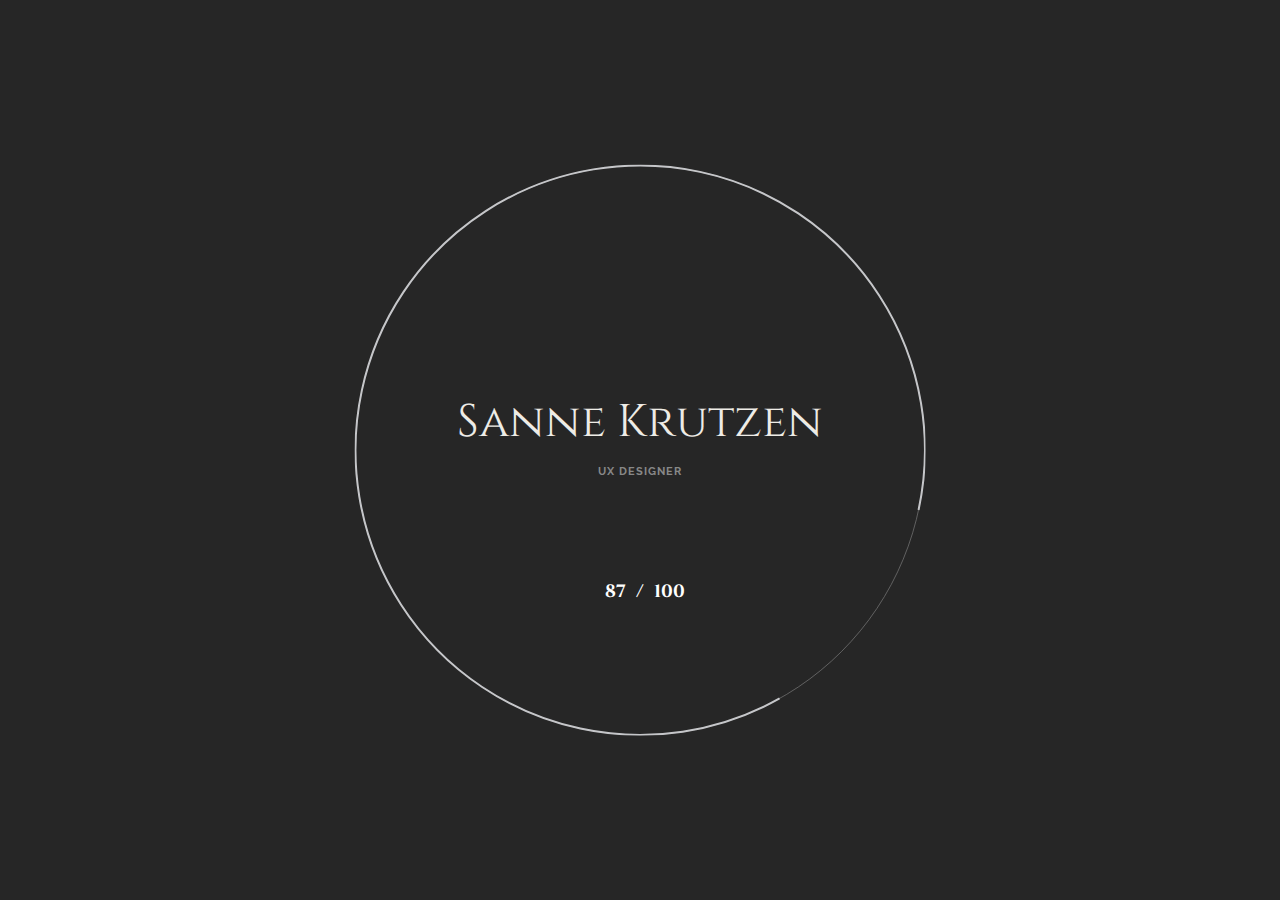
==== over-mij.html @ 6a7662aa "nieuw portfolio" ====
<!DOCTYPE html>
<html lang="en">
  <head>
    <meta charset="utf-8">
    <meta http-equiv="x-ua-compatible" content="ie=edge">
    <title>Over mij - Portfolio Sanne Krutzen UX Design</title>
    <meta name="viewport" content="width=device-width, initial-scale=1, shrink-to-fit=no">
    <meta content="telephone=no" name="format-detection">
    <meta name="HandheldFriendly" content="true">
    <!-- Google Fonts -->
    <style>
      :root{--font-primary:'Raleway',sans-serif;--font-secondary:'Cinzel',serif;--color-dark-1:#111111;--color-dark-2:#262626;--color-dark-3:#333333;--color-dark-4:#555555;--color-light-1:#eeece6;--color-light-2:#f2f1ed;--color-light-3:#f7f6f3;--color-light-4:#f1e9db;--color-gray-1:#888888;--color-gray-2:#cccccc;--xl-max-font-size:188;--xl-min-font-size:54;--xl-line-height:1.1;--xl-color-light:#eeece6;--xl-color-dark:#333333;--h1-max-font-size:104;--h1-min-font-size:35;--h1-line-height:1.13;--h1-color-light:#eeece6;--h1-color-dark:#333333;--h2-max-font-size:65;--h2-min-font-size:31;--h2-line-height:1.31;--h2-color-light:#eeece6;--h2-color-dark:#333333;--h3-max-font-size:42;--h3-min-font-size:24;--h3-line-height:1.29;--h3-color-light:#eeece6;--h3-color-dark:#333333;--h4-max-font-size:26;--h4-min-font-size:22;--h4-line-height:1.62;--h4-color-light:#ffffff;--h4-color-dark:#262626;--h5-max-font-size:18;--h5-min-font-size:18;--h5-line-height:1.6;--h5-color-light:#ffffff;--h5-color-dark:#262626;--h6-max-font-size:14;--h6-min-font-size:14;--h6-line-height:1.6;--h6-color-light:#ffffff;--h6-color-dark:#262626;--blockquote-max-font-size:24;--blockquote-min-font-size:16;--blockquote-line-height:1.6;--blockquote-color-light:#ffffff;--blockquote-color-dark:#262626;--paragraph-max-font-size:18;--paragraph-min-font-size:16;--paragraph-line-height:1.8;--paragraph-color-light:#cccccc;--paragraph-color-dark:#262626;--dropcap-max-font-size:110;--dropcap-min-font-size:60;--dropcap-line-height:0.7;--dropcap-color-light:#ffffff;--dropcap-color-dark:#111111;--distance-min-xsmall:30;--distance-min-small:30;--distance-min-medium:50;--distance-min-large:100;--distance-min-xlarge:160;--distance-max-xsmall:50;--distance-max-small:120;--distance-max-normal:240;--distance-max-large:360;--distance-max-xlarge:400;--gutter-horizontal:120px;--gutter-vertical:80px;--preloader-circle-max-size:960;--preloader-circle-min-size:280}@media screen and (max-width:1400px){:root{--gutter-horizontal:80px;--gutter-vertical:60px}}@media screen and (max-width:1280px){:root{--gutter-horizontal:60px;--gutter-vertical:40px}}@media screen and (max-width:991px){:root{--gutter-horizontal:20px;--gutter-vertical:20px}}html{font-size:18px;-webkit-font-smoothing:antialiased;text-rendering:optimizeLegibility;-webkit-text-rendering:optimizeLegibility;-moz-osx-font-smoothing:grayscale;-webkit-font-kerning:none;font-kerning:none}body{position:relative;width:100%;min-width:320px;font-family:var(--font-primary);font-size:100%;line-height:2;color:var(--paragraph-color-dark);word-wrap:break-word}img{max-width:100%;height:auto}a{text-decoration:none;color:var(--color-gray-1)}.page-wrapper__content{position:relative;overflow:hidden;z-index:50}.arrow{position:relative;display:inline-flex;align-items:center;justify-content:center;vertical-align:middle;outline:0}.arrow .svg-circle{width:60px;height:60px}.arrow .circle{stroke:rgba(128,128,128,.5);stroke-width:1px}.arrow_mini .svg-circle{width:40px;height:40px}.arrow_mini .arrow__pointer{width:50%!important;right:22px}.arrow_mini .arrow__triangle{border-width:4px 0 4px 6px}.arrow_mini .circle{stroke-width:2px}.arrow-left{transform:rotate(180deg)}.arrow__pointer{display:block;position:absolute;width:100%;height:2px;right:30px;top:0;bottom:0;margin:auto;background-color:rgba(128,128,128,.5);transform-origin:right center}.arrow__triangle{display:inline-block;border-style:solid;border-width:6px 0 6px 8px;border-color:transparent transparent transparent rgba(128,128,128,.5);position:absolute;top:50%;left:50%;transform:translate(-50%,-50%)}@media screen and (max-width:991px){.arrow{width:36px;height:36px}.arrow .svg-circle{width:36px;height:36px}.arrow .arrow__pointer{width:50%!important;right:20px}.arrow .arrow__triangle{top:50%;border-width:4px 0 4px 6px}.arrow .circle{stroke-width:2px}}.bg-dark-2{background-color:var(--color-dark-2)!important}.bg-light-1{background-color:var(--color-light-1)!important}.container-fluid{padding-left:var(--gutter-horizontal);padding-right:var(--gutter-horizontal)}.container-fluid_paddings{padding-top:var(--gutter-horizontal);padding-bottom:var(--gutter-horizontal)}.js-circle-button[data-arts-os-animation]{visibility:visible!important}.circle-button{position:relative;display:inline-flex;vertical-align:bottom;align-items:center;justify-content:center;width:calc(1 * (100 * 1px));height:calc(1 * (100 * 1px))}@media screen and (min-width:320px){.circle-button{width:calc(1 * (100 * 1px + (160 - 100) * ((100vw - 320px)/ 2240)))}}@media screen and (min-width:320px){.circle-button{height:calc(1 * (100 * 1px + (160 - 100) * ((100vw - 320px)/ 2240)))}}.circle-button__outer{width:100%;height:100%}.circle-button__wrapper-label{width:100%;height:100%}.circle-button__inner{display:flex;align-items:center;justify-content:center;position:absolute;top:0;left:0;right:0;bottom:0}.circle-button__inner .svg-circle{width:calc(1 * (60 * 1px));height:calc(1 * (60 * 1px));border:1px solid rgba(104,104,104,.5);border-radius:100%}@media screen and (min-width:320px){.circle-button__inner .svg-circle{width:calc(1 * (60 * 1px + (100 - 60) * ((100vw - 320px)/ 2240)))}}@media screen and (min-width:320px){.circle-button__inner .svg-circle{height:calc(1 * (60 * 1px + (100 - 60) * ((100vw - 320px)/ 2240)))}}.circle-button__inner .circle{stroke-width:4px}.circle-button__icon{position:absolute;top:50%;left:50%;transform:translate(-50%,-50%);z-index:0}.circle-button__icon svg{height:35px}@media screen and (max-width:991px){.circle-button__label{font-size:10px!important;letter-spacing:.3px!important}.circle-button__icon svg{height:27px}}.cursor{position:fixed;transform:translate(-50%,-50%);z-index:10000;display:none;color:var(--color-gray-1)}.cursor__follower{position:relative;width:50px;height:50px;border-radius:100%}.cursor__follower svg{position:absolute;top:0;left:0;width:100%;height:100%}.cursor__follower svg #inner,.cursor__follower svg #outer{fill:none;stroke-linecap:butt}.cursor__follower svg #inner{stroke-width:1px;stroke:var(--color-gray-1);opacity:.7}.cursor__follower svg #outer{stroke-width:2px;stroke:#c5c6c9}.cursor__wrapper{position:relative;width:100%;height:100%}.cursor__arrow{position:absolute;margin:auto;font-size:24px!important;width:24px;height:24px;opacity:0;visibility:hidden}.cursor__arrow_left{top:0;bottom:0;left:0}.cursor__arrow_right{top:0;bottom:0;right:0}.cursor__arrow_up{top:0;left:0;right:0}.cursor__arrow_down{bottom:0;left:0;right:0}.cursor__label{display:block;text-align:center;position:absolute;top:0;left:0;right:0;bottom:0;height:10px;margin:auto;font-size:11px;line-height:1.2;font-weight:700;letter-spacing:.7px;text-transform:uppercase;opacity:0;visibility:hidden;white-space:nowrap}.cursor__icon{display:block;text-align:center;position:absolute;top:0;left:0;right:0;bottom:0;opacity:0;visibility:hidden;margin:auto;font-size:28px!important;width:28px;height:28px}.figure-info__option{margin-top:.5em;margin-bottom:.5em;color:var(--color-gray-1)}.figure-info__value{margin-top:0;margin-bottom:0}.header{padding-top:var(--gutter-vertical)}.header_fixed{position:fixed;top:0;left:0;width:100%;z-index:500}.header__container{position:relative;z-index:501}.header__col{opacity:0;visibility:hidden}.header__burger{display:inline-block;position:relative;width:40px;height:38px;vertical-align:middle;z-index:500}.header__burger-line{position:absolute;width:100%;height:2px;background-color:var(--color-dark-2)}.header__burger-line:nth-of-type(1){top:9px;left:0;transform-origin:right center;transform:scaleX(.75)}.header__burger-line:nth-of-type(2){top:0;left:0;bottom:0;margin:auto;transform-origin:left center}.header__burger-line:nth-of-type(3){bottom:9px;left:0;transform-origin:right center;transform:scaleX(.75)}.header__wrapper-menu{position:relative;width:100%;max-width:50%;margin:auto 0}.header__wrapper-overlay-menu{display:flex;flex-wrap:wrap;position:fixed;top:0;left:0;width:100vw;height:100vh;z-index:500;background:0 0!important;background-color:none!important;overflow-x:hidden;overflow-y:auto;-webkit-overflow-scrolling:touch;opacity:0;visibility:hidden}.header__overlay-menu-back{display:inline-block;position:absolute;top:0;bottom:0;margin:auto 0;left:-2px;opacity:0;visibility:hidden}.header__wrapper-overlay-widgets{margin-top:auto;width:100%;max-width:50%}.header__widget-content{font-size:14px}.header__widget-content p{font-size:14px;line-height:2;margin-top:0;margin-bottom:0}@media screen and (max-width:991px){.header__wrapper-overlay-menu{text-align:center}.header__wrapper-menu{max-width:100%;margin-top:calc(var(--gutter-horizontal) * 2);margin-bottom:calc(var(--gutter-horizontal) * 2)}.header__wrapper-overlay-widgets{max-width:100%;margin-top:0;margin-bottom:calc(var(--gutter-horizontal) * 2)}.header__widget{margin-bottom:1em}.header__widget:last-child{margin-bottom:2em}.header__burger{width:30px;height:35px}.header__overlay-menu-back{top:2px}}[data-arts-header-logo=secondary] .logo__img-primary{opacity:0;visibility:hidden}[data-arts-header-logo=secondary] .logo__img-secondary{opacity:1;visibility:visible}.js-header-sticky{box-shadow:0 0 30px 0 rgba(24,24,24,0);will-change:padding,box-shadow,background-color}.lazy-bg{width:100%;height:100%;background-size:cover;background-position:center center;background-repeat:no-repeat;background-color:rgba(136,136,136,.1)}.logo{position:relative;display:inline-flex;align-items:center;vertical-align:middle}.logo__wrapper-img{position:relative;align-items:center;flex:1 0 auto;height:100%;margin-right:15px}.logo__wrapper-img img{display:block}.logo__img-secondary{position:absolute;top:0;left:0;opacity:0;visibility:hidden}.menu-overlay{list-style-type:none;padding:0;margin:0}.menu-overlay>li{display:block;margin-top:.5em;margin-bottom:.5em}.menu-overlay>li>a{display:inline-block}.menu-overlay__item-wrapper{width:100%;height:100%}.menu-overlay .sub-menu{display:inline-flex;flex-direction:column;justify-content:flex-start;position:absolute;bottom:0;left:0;height:100%;width:100%;list-style-type:none;padding:0;margin:0;z-index:-1;opacity:0;visibility:hidden}.menu-overlay .sub-menu>li{display:block}.menu-overlay .sub-menu>li>a{display:inline-block;padding:8px 0}.overlay{position:absolute;top:0;left:0;width:100%;height:100%;z-index:-1;-webkit-backface-visibility:hidden;backface-visibility:hidden}.overlay_dark{background-color:rgba(0,0,0,.6)}.overlay_deither:before{content:'';position:absolute;top:0;left:0;bottom:0;right:0;opacity:.2;background:url([data-uri]) repeat}[data-arts-parallax]{position:relative;overflow:hidden}[data-arts-parallax]>div{display:block;position:absolute;top:0;left:0;width:100%;height:100%}.preloader{display:flex;align-items:center;justify-content:center;position:fixed;top:0;left:0;width:100vw;height:100vh;z-index:99;background-color:#fff;overflow:hidden}.preloader__circle{position:fixed;top:50%;left:50%;right:0;transform:translate(-50%,-50%);width:calc(1 * (var(--preloader-circle-min-size) * 1px));height:calc(1 * (var(--preloader-circle-min-size) * 1px));max-width:calc(100vh - var(--gutter-vertical) * 3);max-height:calc(100vh - var(--gutter-vertical) * 3);border-radius:100%;z-index:1}@media screen and (min-width:320px){.preloader__circle{width:calc(1 * (var(--preloader-circle-min-size) * 1px + (var(--preloader-circle-max-size) - var(--preloader-circle-min-size)) * ((100vw - 320px)/ 2240)))}}@media screen and (min-width:320px){.preloader__circle{height:calc(1 * (var(--preloader-circle-min-size) * 1px + (var(--preloader-circle-max-size) - var(--preloader-circle-min-size)) * ((100vw - 320px)/ 2240)))}}.preloader__content{position:relative;display:flex;align-items:center;justify-content:center;flex-wrap:wrap;padding:30px;width:calc(1 * (var(--preloader-circle-min-size) * 1px));height:calc(1 * (var(--preloader-circle-min-size) * 1px));max-height:calc(100vh - var(--gutter-vertical) * 3)}@media screen and (min-width:320px){.preloader__content{width:calc(1 * (var(--preloader-circle-min-size) * 1px + (var(--preloader-circle-max-size) - var(--preloader-circle-min-size)) * ((100vw - 320px)/ 2240)))}}@media screen and (min-width:320px){.preloader__content{height:calc(1 * (var(--preloader-circle-min-size) * 1px + (var(--preloader-circle-max-size) - var(--preloader-circle-min-size)) * ((100vw - 320px)/ 2240)))}}.preloader__header{width:100%}.preloader__counter{white-space:nowrap}.preloader__counter-number{display:inline-block;width:40px}.preloader__counter-current{text-align:right}.preloader__counter-total{text-align:left}[data-arts-os-animation]:not([data-arts-os-animation=animated]){opacity:0;visibility:hidden}.pswp__button{outline:0}.pswp__button--arrow--left,.pswp__button--arrow--right{width:auto;height:auto;opacity:1}.pswp__button--arrow--left:before,.pswp__button--arrow--right:before{display:none}.pswp__button--arrow--left{left:30px}.pswp__button--arrow--right{right:30px}.pswp__top-bar{padding:15px 15px 0}.pswp__counter{left:25px;top:15px}@media screen and (max-width:991px){.pswp__counter{top:0;left:10px}.pswp__top-bar{padding:0}.pswp__button--arrow--left{left:10px}.pswp__button--arrow--right{right:10px}}.section{position:relative}.section-fullheight{display:flex}.section-fullheight__inner{position:relative;display:flex;flex-direction:column;justify-content:center;width:100%;min-height:100vh}.section__headline{display:block;width:calc(1 * (60 * 1px));height:1px;background-color:var(--color-gray-1)}@media screen and (min-width:320px){.section__headline{width:calc(1 * (60 * 1px + (120 - 60) * ((100vw - 320px)/ 2240)))}}@media screen and (max-width:991px){.section-fullheight__inner_mobile-auto{min-height:0;height:100%;display:block}}.section-image{display:flex;flex-direction:column}.section-image__wrapper{position:relative;width:100%;height:100%}.section-masthead__inner{position:relative;overflow:hidden;z-index:50}.section-masthead__background_halfscreen{position:absolute;top:0;left:0;right:0;bottom:0;overflow:hidden}.section-masthead__wrapper-scroll-down{display:inline-block;position:absolute;bottom:2px;z-index:50}.section-masthead__wrapper-scroll-down_right{right:calc(var(--gutter-horizontal) - 20px)}.section-masthead__overlay{z-index:1;transform:scale(1.02)}.section-masthead__header{z-index:50}.section-masthead__header_absolute{position:absolute;top:50%;left:0;right:0;transform:translateY(-50%);z-index:50}@media screen and (max-width:991px){.section-masthead__wrapper-scroll-down{bottom:10px}.section-masthead__background_halfscreen{position:relative;top:auto;left:auto;right:auto;bottom:auto;height:100vh;transform:none}}.spinner{position:fixed;left:var(--gutter-horizontal);bottom:calc(var(--fix-bar-vh,30px) + 15px);width:30px;height:30px;z-index:10000;-webkit-animation:rotator 1.2s ease-in-out infinite;animation:rotator 1.2s ease-in-out infinite;opacity:0;visibility:hidden}@-webkit-keyframes rotator{0%{transform:rotate(0)}100%{transform:rotate(270deg)}}@keyframes rotator{0%{transform:rotate(0)}100%{transform:rotate(270deg)}}.spinner__path{stroke:var(--color-gray-1);stroke-dasharray:202;stroke-dashoffset:0;transform-origin:center;-webkit-animation:dash 1.2s ease-in-out infinite;animation:dash 1.2s ease-in-out infinite}@-webkit-keyframes dash{0%{stroke-dashoffset:202;transform:rotate(0)}50%{stroke-dashoffset:50.5;transform:rotate(135deg)}100%{stroke-dashoffset:202;transform:rotate(450deg)}}@keyframes dash{0%{stroke-dashoffset:202;transform:rotate(0)}50%{stroke-dashoffset:50.5;transform:rotate(135deg)}100%{stroke-dashoffset:202;transform:rotate(450deg)}}[data-arts-theme-text=light]{color:#fff}[data-arts-theme-text=light] .h1,[data-arts-theme-text=light] h1{color:var(--h1-color-light)}[data-arts-theme-text=light] .h2{color:var(--h2-color-light)}[data-arts-theme-text=light] .h5{color:var(--h5-color-light)}[data-arts-theme-text=light] .circle-button__inner .svg-circle{border:1px solid rgba(255,255,255,.3)}[data-arts-theme-text=light] .circle-button__inner .circle-button__icon{fill:#fff}.h1,.h2,.h3,.h5,h1{font-family:var(--font-secondary)}h1{margin-top:.5em;margin-bottom:.5em}.h1,h1{font-size:calc(var(--h1-min-font-size) * 1px);font-weight:400;line-height:var(--h1-line-height);color:var(--h1-color-dark)}@media screen and (min-width:320px){.h1,h1{font-size:calc(var(--h1-min-font-size) * 1px + (var(--h1-max-font-size) - var(--h1-min-font-size)) * ((100vw - 320px)/ 2240))}}.h2{font-size:calc(var(--h2-min-font-size) * 1px);font-weight:400;line-height:var(--h2-line-height);color:var(--h2-color-dark)}@media screen and (min-width:320px){.h2{font-size:calc(var(--h2-min-font-size) * 1px + (var(--h2-max-font-size) - var(--h2-min-font-size)) * ((100vw - 320px)/ 2240))}}.h3{font-size:calc(var(--h3-min-font-size) * 1px);font-weight:400;line-height:var(--h3-line-height);color:var(--h3-color-dark)}@media screen and (min-width:320px){.h3{font-size:calc(var(--h3-min-font-size) * 1px + (var(--h3-max-font-size) - var(--h3-min-font-size)) * ((100vw - 320px)/ 2240))}}.h5{font-size:calc(var(--h5-min-font-size) * 1px);font-weight:700;line-height:var(--h5-line-height);color:var(--h5-color-dark)}@media screen and (min-width:320px){.h5{font-size:calc(var(--h5-min-font-size) * 1px + (var(--h5-max-font-size) - var(--h5-min-font-size)) * ((100vw - 320px)/ 2240))}}p{margin-top:1em;margin-bottom:1em;font-size:calc(var(--paragraph-min-font-size) * 1px);line-height:var(--paragraph-line-height);color:var(--paragraph-color-dark)}@media screen and (min-width:320px){p{font-size:calc(var(--paragraph-min-font-size) * 1px + (var(--paragraph-max-font-size) - var(--paragraph-min-font-size)) * ((100vw - 320px)/ 2240))}}.paragraph{font-size:calc(var(--paragraph-min-font-size) * 1px);line-height:var(--paragraph-line-height);color:var(--paragraph-color-dark)}@media screen and (min-width:320px){.paragraph{font-size:calc(var(--paragraph-min-font-size) * 1px + (var(--paragraph-max-font-size) - var(--paragraph-min-font-size)) * ((100vw - 320px)/ 2240))}}.small-caps{font-size:calc(10 * 1px);font-weight:700;letter-spacing:1px;line-height:1.3;text-transform:uppercase;color:var(--color-gray-1)}@media screen and (min-width:320px){.small-caps{font-size:calc(10 * 1px + (13 - 10) * ((100vw - 320px)/ 2240))}}.mt-xsmall{margin-top:calc(1 * (var(--distance-min-xsmall) * 1px))}@media screen and (min-width:320px){.mt-xsmall{margin-top:calc(1 * (var(--distance-min-xsmall) * 1px + (var(--distance-max-xsmall) - var(--distance-min-xsmall)) * ((100vw - 320px)/ 2240)))}}.pt-small{padding-top:calc(1 * (var(--distance-min-small) * 1px))}@media screen and (min-width:320px){.pt-small{padding-top:calc(1 * (var(--distance-min-small) * 1px + (var(--distance-max-small) - var(--distance-min-small)) * ((100vw - 320px)/ 2240)))}}.pb-medium{padding-bottom:calc(1 * (var(--distance-min-medium) * 1px))}@media screen and (min-width:320px){.pb-medium{padding-bottom:calc(1 * (var(--distance-min-medium) * 1px + (var(--distance-max-normal) - var(--distance-min-medium)) * ((100vw - 320px)/ 2240)))}}.mt-0{margin-top:0}.mb-0{margin-bottom:0}.mt-1{margin-top:1em}.mb-1{margin-bottom:1em}.mt-2{margin-top:2em}@media screen and (min-width:992px){.mb-md-2{margin-bottom:2em}}.ml-auto{margin-left:auto!important}.mt-auto{margin-top:auto!important}@media screen and (min-width:992px){.pt-md-0{padding-top:0!important}}@media screen and (min-width:992px){.pb-md-2{padding-bottom:2em!important}}.no-gutters{padding-left:0;padding-right:0}.w-100{width:100%!important}.h-100{height:100%!important}#js-webgl{display:none}@-ms-viewport{width:device-width}html{box-sizing:border-box;-ms-overflow-style:scrollbar}*,::after,::before{box-sizing:inherit}.container-fluid{width:100%;padding-right:20px;padding-left:20px;margin-right:auto;margin-left:auto}.row{display:-ms-flexbox;display:flex;-ms-flex-wrap:wrap;flex-wrap:wrap;margin-right:-20px;margin-left:-20px}.no-gutters{margin-right:0;margin-left:0}.no-gutters>[class*=col-]{padding-right:0;padding-left:0}.col-auto,.col-lg-12,.col-lg-4,.col-lg-6,.col-sm-6{position:relative;width:100%;min-height:1px;padding-right:20px;padding-left:20px}.col-auto{-ms-flex:0 0 auto;flex:0 0 auto;width:auto;max-width:none}@media (min-width:576px){.col-sm-6{-ms-flex:0 0 50%;flex:0 0 50%;max-width:50%}}@media (min-width:992px){.col-lg-4{-ms-flex:0 0 33.333333%;flex:0 0 33.333333%;max-width:33.333333%}.col-lg-6{-ms-flex:0 0 50%;flex:0 0 50%;max-width:50%}.col-lg-12{-ms-flex:0 0 100%;flex:0 0 100%;max-width:100%}}@media (min-width:992px){.d-lg-none{display:none!important}}.justify-content-between{-ms-flex-pack:justify!important;justify-content:space-between!important}.align-items-center{-ms-flex-align:center!important;align-items:center!important}.align-self-end{-ms-flex-item-align:end!important;align-self:flex-end!important}.align-self-stretch{-ms-flex-item-align:stretch!important;align-self:stretch!important}.text-right{text-align:right!important}.text-center{text-align:center!important}*,::after,::before{box-sizing:border-box}html{font-family:sans-serif;line-height:1.15;-webkit-text-size-adjust:100%;-ms-text-size-adjust:100%;-ms-overflow-style:scrollbar}@-ms-viewport{width:device-width}header,main,section{display:block}body{margin:0;font-family:-apple-system,BlinkMacSystemFont,"Segoe UI",Roboto,"Helvetica Neue",Arial,sans-serif,"Apple Color Emoji","Segoe UI Emoji","Segoe UI Symbol","Noto Color Emoji";font-size:1rem;font-weight:400;line-height:1.5;color:#212529;text-align:left;background-color:#fff}h1{margin-top:0;margin-bottom:.5rem}p{margin-top:0;margin-bottom:1rem}ul{margin-top:0;margin-bottom:1rem}ul ul{margin-bottom:0}a{color:#007bff;text-decoration:none;background-color:transparent;-webkit-text-decoration-skip:objects}img{vertical-align:middle;border-style:none}svg{overflow:hidden;vertical-align:middle}button{border-radius:0}button{margin:0;font-family:inherit;font-size:inherit;line-height:inherit}button{overflow:visible}button{text-transform:none}button{-webkit-appearance:button}button::-moz-focus-inner{padding:0;border-style:none}::-webkit-file-upload-button{font:inherit;-webkit-appearance:button}.pswp__button{width:44px;height:44px;position:relative;background:0 0;overflow:visible;-webkit-appearance:none;display:block;border:0;padding:0;margin:0;float:right;opacity:.75;-webkit-box-shadow:none;box-shadow:none}.pswp__button::-moz-focus-inner{padding:0;border:0}.pswp__button,.pswp__button--arrow--left:before,.pswp__button--arrow--right:before{background:url(img/general/default-skin.png) 0 0 no-repeat;background-size:264px 88px;width:44px;height:44px}.pswp__button--close{background-position:0 -44px}.pswp__button--fs{display:none}.pswp__button--arrow--left,.pswp__button--arrow--right{background:0 0;top:50%;margin-top:-50px;width:70px;height:100px;position:absolute}.pswp__button--arrow--left{left:0}.pswp__button--arrow--right{right:0}.pswp__button--arrow--left:before,.pswp__button--arrow--right:before{content:'';top:35px;background-color:rgba(0,0,0,.3);height:30px;width:32px;position:absolute}.pswp__button--arrow--left:before{left:6px;background-position:-138px -44px}.pswp__button--arrow--right:before{right:6px;background-position:-94px -44px}.pswp__counter{position:absolute;left:0;top:0;height:44px;font-size:13px;line-height:44px;color:#fff;opacity:.75;padding:0 10px}.pswp__caption{position:absolute;left:0;bottom:0;width:100%;min-height:44px}.pswp__caption__center{text-align:left;max-width:420px;margin:0 auto;font-size:13px;padding:10px;line-height:20px;color:#ccc}.pswp__preloader{width:44px;height:44px;position:absolute;top:0;left:50%;margin-left:-22px;opacity:0;will-change:opacity;direction:ltr}.pswp__preloader__icn{width:20px;height:20px;margin:12px}@media screen and (max-width:1024px){.pswp__preloader{position:relative;left:auto;top:auto;margin:0;float:right}}.pswp__ui{-webkit-font-smoothing:auto;visibility:visible;opacity:1;z-index:1550}.pswp__top-bar{position:absolute;left:0;top:0;height:44px;width:100%}.pswp__caption,.pswp__top-bar{-webkit-backface-visibility:hidden;will-change:opacity}.pswp__caption,.pswp__top-bar{background-color:rgba(0,0,0,.5)}.pswp__ui--hidden .pswp__button--arrow--left,.pswp__ui--hidden .pswp__button--arrow--right,.pswp__ui--hidden .pswp__caption,.pswp__ui--hidden .pswp__top-bar{opacity:.001}.pswp{display:none;position:absolute;width:100%;height:100%;left:0;top:0;overflow:hidden;-ms-touch-action:none;touch-action:none;z-index:1500;-webkit-text-size-adjust:100%;-webkit-backface-visibility:hidden;outline:0}.pswp *{-webkit-box-sizing:border-box;box-sizing:border-box}.pswp__bg{position:absolute;left:0;top:0;width:100%;height:100%;background:#000;opacity:0;-webkit-transform:translateZ(0);transform:translateZ(0);-webkit-backface-visibility:hidden;will-change:opacity}.pswp__scroll-wrap{position:absolute;left:0;top:0;width:100%;height:100%;overflow:hidden}.pswp__container{-ms-touch-action:none;touch-action:none;position:absolute;left:0;right:0;top:0;bottom:0}.pswp__container,.pswp__img{-webkit-touch-callout:none}.pswp__bg{will-change:opacity}.pswp__container{-webkit-backface-visibility:hidden}.pswp__item{position:absolute;left:0;right:0;top:0;bottom:0;overflow:hidden}.pswp__img{position:absolute;width:auto;height:auto;top:0;left:0}.pswp__img--placeholder{-webkit-backface-visibility:hidden}:root{--swiper-theme-color:#007aff}:root{--swiper-navigation-size:44px}
    </style>
    <link rel="preload" type="text/css" href="https://fonts.googleapis.com/css?family=Cinzel:400,700%7CRaleway:500,500i,600,700%7CMaterial+Icons&amp;display=swap" as="style" onload="this.onload=null;this.rel='stylesheet'">
    <noscript><link rel="stylesheet" type="text/css" href="https://fonts.googleapis.com/css?family=Cinzel:400,700%7CRaleway:500,500i,600,700%7CMaterial+Icons&amp;display=swap"></noscript>
    <!-- Template Vendor's Stylesheet -->
    <link rel="preload" type="text/css" href="css/vendor.css" as="style" onload="this.onload=null;this.rel='stylesheet'">
    <noscript><link rel="stylesheet" type="text/css" href="css/vendor.css"></noscript>
    <!-- Template Main Stylesheet -->
    <link rel="preload" type="text/css" href="css/main.css" as="style" onload="this.onload=null;this.rel='stylesheet'">
    <noscript><link rel="stylesheet" type="text/css" href="css/main.css"></noscript>
    <script>!function(n){"use strict";n.loadCSS||(n.loadCSS=function(){});var o=loadCSS.relpreload={};if(o.support=function(){var e;try{e=n.document.createElement("link").relList.supports("preload")}catch(t){e=!1}return function(){return e}}(),o.bindMediaToggle=function(t){var e=t.media||"all";function a(){t.addEventListener?t.removeEventListener("load",a):t.attachEvent&&t.detachEvent("onload",a),t.setAttribute("onload",null),t.media=e}t.addEventListener?t.addEventListener("load",a):t.attachEvent&&t.attachEvent("onload",a),setTimeout(function(){t.rel="stylesheet",t.media="only x"}),setTimeout(a,3e3)},o.poly=function(){if(!o.support())for(var t=n.document.getElementsByTagName("link"),e=0;e<t.length;e++){var a=t[e];"preload"!==a.rel||"style"!==a.getAttribute("as")||a.getAttribute("data-loadcss")||(a.setAttribute("data-loadcss",!0),o.bindMediaToggle(a))}},!o.support()){o.poly();var t=n.setInterval(o.poly,500);n.addEventListener?n.addEventListener("load",function(){o.poly(),n.clearInterval(t)}):n.attachEvent&&n.attachEvent("onload",function(){o.poly(),n.clearInterval(t)})}"undefined"!=typeof exports?exports.loadCSS=loadCSS:n.loadCSS=loadCSS}("undefined"!=typeof global?global:this);</script>
    <!-- Favicons & App Icons -->
    <link rel="icon" type="image/png" sizes="32x32" href="img/content/favicon-32x32.png">
    <link rel="icon" type="image/png" sizes="96x96" href="img/content/favicon-96x96.png">
    <link rel="icon" type="image/png" sizes="16x16" href="img/content/favicon-16x16.png">
    <link rel="manifest" href="img/content/manifest.json">
    <meta name="msapplication-TileColor" content="#ffffff">
    <meta name="msapplication-TileImage" content="img/content/ms-icon-144x144.png">
    <meta name="theme-color" content="#ffffff">
    <link rel="icon" type="image/x-icon" href="img/content/favicon.ico">
  </head>
  <body>
    <div data-barba="wrapper">
      <!-- PAGE PRELOADER -->
      <div class="preloader text-center bg-dark-2" id="js-preloader" data-arts-theme-text="light">
        <div class="preloader__content">
          <!-- header -->
          <div class="preloader__header mt-auto">
            <div class="preloader__heading h2">Sanne Krutzen</div>
            <div class="preloader__subline small-caps mt-1">UX Designer</div>
          </div>
          <!-- - header -->
          <!-- counter -->
          <div class="preloader__counter h5"><span class="preloader__counter-number preloader__counter-current">0</span><span class="preloader__counter-divider">&nbsp;&nbsp;/&nbsp;&nbsp;</span><span class="preloader__counter-number preloader__counter-total">100</span></div>
          <!-- - counter -->
          <!-- circle holder -->
          <div class="preloader__circle"></div>
          <!-- - circle holder -->
        </div>
      </div>
      <!-- - PAGE PRELOADER -->
      <!-- Loading Spinner -->
      <svg class="spinner d-lg-none" id="js-spinner" width="65px" height="65px" viewBox="0 0 66 66" xmlns="http://www.w3.org/2000/svg">
        <circle class="spinner__path" fill="none" stroke-width="6" stroke-linecap="round" cx="33" cy="33" r="30"></circle>
      </svg>
      <!-- - Loading Spinner -->
      <!-- Transition Curtain-->
      <!-- TRANSITION CURTAINS -->
      <!-- page curtain AJAX transition -->
      <div class="curtain transition-curtain" id="js-page-transition-curtain">
        <div class="curtain__wrapper-svg">
          <svg class="curtain-svg" viewBox="0 0 1920 1080" preserveAspectRatio="none" version="1.1" xmlns="http://www.w3.org/2000/svg" xmlns:xlink="http://www.w3.org/1999/xlink">
            <!-- Default Rectangle -->
            <path class="curtain-svg__normal" d="M0,0 C305.333333,0 625.333333,0 960,0 C1294.66667,0 1614.66667,0 1920,0 L1920,1080 C1614.66667,1080 1294.66667,1080 960,1080 C625.333333,1080 305.333333,1080 0,1080 L0,0 Z"></path>
            <!-- - Default Rectangle -->
            <!-- Curve Top -->
            <path class="curtain-svg__curve curtain-svg__curve_top-desktop" d="M0,300 C305.333333,100 625.333333,0 960,0 C1294.66667,0 1614.66667,100 1920,300 L1920,1080 C1614.66667,1080 1294.66667,1080 960,1080 C625.333333,1080 305.333333,1080 0,1080 L0,300 Z"></path>
            <path class="curtain-svg__curve curtain-svg__curve_top-mobile" d="M0,150 C305.333333,50 625.333333,0 960,0 C1294.66667,0 1614.66667,50 1920,150 L1920,1080 C1614.66667,1080 1294.66667,1080 960,1080 C625.333333,1080 305.333333,1080 0,1080 L0,150 Z"></path>
            <!-- - Curve Top -->
            <!-- Curve Bottom -->
            <path class="curtain-svg__curve curtain-svg__curve_bottom-desktop" d="M0,0 C305.333333,0 625.333333,0 960,0 C1294.66667,0 1614.66667,0 1920,0 L1920,1080 C1614.66667,980 1294.66667,930 960,930 C625.333333,930 305.333333,980 0,1080 L0,0 Z"></path>
            <path class="curtain-svg__curve curtain-svg__curve_bottom-mobile" d="M0,0 C305.333333,0 625.333333,0 960,0 C1294.66667,0 1614.66667,0 1920,0 L1920,1080 C1614.66667,1030 1294.66667,1005 960,1005 C625.333333,1005 305.333333,1030 0,1080 L0,0 Z"></path>
            <!-- - Curve Bottom -->
          </svg>
        </div>
      </div>
      <!-- - page curtain AJAX transition -->
      <!-- header curtain show/hide -->
      <div class="header-curtain curtain" id="js-header-curtain">
        <div class="curtain__wrapper-svg">
          <svg class="curtain-svg" viewBox="0 0 1920 1080" preserveAspectRatio="none" version="1.1" xmlns="http://www.w3.org/2000/svg" xmlns:xlink="http://www.w3.org/1999/xlink">
            <!-- Default Rectangle -->
            <path class="curtain-svg__normal" d="M0,0 C305.333333,0 625.333333,0 960,0 C1294.66667,0 1614.66667,0 1920,0 L1920,1080 C1614.66667,1080 1294.66667,1080 960,1080 C625.333333,1080 305.333333,1080 0,1080 L0,0 Z"></path>
            <!-- - Default Rectangle -->
            <!-- Curve Top -->
            <path class="curtain-svg__curve curtain-svg__curve_top-desktop" d="M0,300 C305.333333,100 625.333333,0 960,0 C1294.66667,0 1614.66667,100 1920,300 L1920,1080 C1614.66667,1080 1294.66667,1080 960,1080 C625.333333,1080 305.333333,1080 0,1080 L0,300 Z"></path>
            <path class="curtain-svg__curve curtain-svg__curve_top-mobile" d="M0,150 C305.333333,50 625.333333,0 960,0 C1294.66667,0 1614.66667,50 1920,150 L1920,1080 C1614.66667,1080 1294.66667,1080 960,1080 C625.333333,1080 305.333333,1080 0,1080 L0,150 Z"></path>
            <!-- - Curve Top -->
            <!-- Curve Bottom -->
            <path class="curtain-svg__curve curtain-svg__curve_bottom-desktop" d="M0,0 C305.333333,0 625.333333,0 960,0 C1294.66667,0 1614.66667,0 1920,0 L1920,1080 C1614.66667,980 1294.66667,930 960,930 C625.333333,930 305.333333,980 0,1080 L0,0 Z"></path>
            <path class="curtain-svg__curve curtain-svg__curve_bottom-mobile" d="M0,0 C305.333333,0 625.333333,0 960,0 C1294.66667,0 1614.66667,0 1920,0 L1920,1080 C1614.66667,1030 1294.66667,1005 960,1005 C625.333333,1005 305.333333,1030 0,1080 L0,0 Z"></path>
            <!-- - Curve Bottom -->
          </svg>
        </div>
      </div>
      <!-- - header curtain show/hide -->
      <!-- header curtain AJAX transition -->
      <div class="header-curtain header-curtain_transition curtain" id="js-header-curtain-transition">
        <div class="curtain__wrapper-svg">
          <svg class="curtain-svg" viewBox="0 0 1920 1080" preserveAspectRatio="none" version="1.1" xmlns="http://www.w3.org/2000/svg" xmlns:xlink="http://www.w3.org/1999/xlink">
            <!-- Default Rectangle -->
            <path class="curtain-svg__normal" d="M0,0 C305.333333,0 625.333333,0 960,0 C1294.66667,0 1614.66667,0 1920,0 L1920,1080 C1614.66667,1080 1294.66667,1080 960,1080 C625.333333,1080 305.333333,1080 0,1080 L0,0 Z"></path>
            <!-- - Default Rectangle -->
            <!-- Curve Top -->
            <path class="curtain-svg__curve curtain-svg__curve_top-desktop" d="M0,300 C305.333333,100 625.333333,0 960,0 C1294.66667,0 1614.66667,100 1920,300 L1920,1080 C1614.66667,1080 1294.66667,1080 960,1080 C625.333333,1080 305.333333,1080 0,1080 L0,300 Z"></path>
            <path class="curtain-svg__curve curtain-svg__curve_top-mobile" d="M0,150 C305.333333,50 625.333333,0 960,0 C1294.66667,0 1614.66667,50 1920,150 L1920,1080 C1614.66667,1080 1294.66667,1080 960,1080 C625.333333,1080 305.333333,1080 0,1080 L0,150 Z"></path>
            <!-- - Curve Top -->
            <!-- Curve Bottom -->
            <path class="curtain-svg__curve curtain-svg__curve_bottom-desktop" d="M0,0 C305.333333,0 625.333333,0 960,0 C1294.66667,0 1614.66667,0 1920,0 L1920,1080 C1614.66667,980 1294.66667,930 960,930 C625.333333,930 305.333333,980 0,1080 L0,0 Z"></path>
            <path class="curtain-svg__curve curtain-svg__curve_bottom-mobile" d="M0,0 C305.333333,0 625.333333,0 960,0 C1294.66667,0 1614.66667,0 1920,0 L1920,1080 C1614.66667,1030 1294.66667,1005 960,1005 C625.333333,1005 305.333333,1030 0,1080 L0,0 Z"></path>
            <!-- - Curve Bottom -->
          </svg>
        </div>
      </div>
      <!-- - header curtain AJAX transition -->
      <!-- - TRANSITION CURTAINS -->
      <!-- Cursor Follower-->
      <div class="cursor" id="js-cursor">
        <div class="cursor__wrapper">
          <!-- circles -->
          <div class="cursor__follower">
            <svg version="1.1" xmlns="http://www.w3.org/2000/svg" xmlns:xlink="http://www.w3.org/1999/xlink">
              <circle id="inner" cx="25" cy="25" r="24" style="opacity: 0.6;"></circle>
              <circle id="outer" cx="25" cy="25" r="24" style="stroke-dashoffset: 252.327; stroke-dasharray: 0px, 999999px;"></circle>
            </svg>
          </div>
          <!-- - circles -->
          <!-- arrows -->
          <div class="cursor__arrows">
            <div class="cursor__arrow cursor__arrow_up material-icons">keyboard_arrow_up</div>
            <div class="cursor__arrow cursor__arrow_down material-icons">keyboard_arrow_down</div>
            <div class="cursor__arrow cursor__arrow_left material-icons">keyboard_arrow_left</div>
            <div class="cursor__arrow cursor__arrow_right material-icons">keyboard_arrow_right</div>
          </div>
          <!-- - arrows -->
          <!-- label holder -->
          <div class="cursor__label"></div>
          <!-- - label holder -->
          <!-- icon holder -->
          <div class="cursor__icon material-icons"></div>
          <!-- - icon holder -->
        </div>
      </div>
      <!-- - Cursor Follower-->
      <!-- PAGE HEADER -->
      <header class="header header_menu-right header_fixed container-fluid js-header-sticky" id="page-header" data-arts-theme-text="dark" data-arts-header-sticky-theme="bg-white" data-arts-header-logo="primary" data-arts-header-sticky-logo="primary" data-arts-header-overlay-theme="light" data-arts-header-overlay-background="#ffffff">
        <!-- top bar -->
        <div class="header__container header__controls">
          <div class="row justify-content-between align-items-center">
            <!-- logo -->
            <div class="col-auto header__col header__col-left"><a class="logo" href="index.html">
                <div class="logo__wrapper-img">
                  <!-- primary logo version (for light backgrounds)--><img class="logo__img-primary" src="img/general/logo.svg" alt="Logo Portfolio Sanne Krutzen" height="20">
                  <!-- secondary logo version (for dark backgrounds)--><img class="logo__img-secondary" src="img/general/logo-licht.svg" alt="Logo Portfolio Sanne Krutzen" height="20">
                </div></a>
            </div>
            <!-- - logo -->
            <!-- burger icon -->
            <div class="col-auto header__col">
              <div class="header__burger" id="js-burger" data-arts-cursor="data-arts-cursor" data-arts-cursor-scale="1.7" data-arts-cursor-magnetic="data-arts-cursor-magnetic" data-arts-cursor-hide-native="true">
                <div class="header__burger-line"></div>
                <div class="header__burger-line"></div>
                <div class="header__burger-line"></div>
              </div>
            </div>
            <!-- - burger icon -->
            <!-- "back" button for submenu nav -->
            <div class="header__overlay-menu-back" id="js-submenu-back">
              <div class="arrow arrow-left js-arrow arrow_mini" data-arts-cursor="data-arts-cursor" data-arts-cursor-hide-native="true" data-arts-cursor-scale="0" data-arts-cursor-magnetic="data-arts-cursor-magnetic">
                <svg class="svg-circle" viewBox="0 0 60 60" version="1.1" xmlns="http://www.w3.org/2000/svg" xmlns:xlink="http://www.w3.org/1999/xlink">
                  <circle class="circle" cx="30" cy="30" r="29" fill="none"></circle>
                </svg>
                <div class="arrow__pointer arrow-left__pointer"></div>
                <div class="arrow__triangle"></div>
              </div>
            </div>
            <!-- - "back" button for submenu nav -->
          </div>
        </div>
        <!-- - top bar -->
        <!-- fullscreen overlay container -->
        <div class="header__wrapper-overlay-menu container-fluid container-fluid_paddings">
           <!-- fullscreen menu -->
          <div class="header__wrapper-menu">
            <ul class="menu-overlay js-menu-overlay">
                <li>
                    <a class="h3" href="uboox.html" data-pjax-link="overlayMenu">
                        <div class="menu-overlay__item-wrapper split-text js-split-text" data-split-text-type="lines">Project 1: Uboox</div>
                    </a>
                </li>
                <li>
                    <a class="h3" href="lichtvervuiling.html" data-pjax-link="overlayMenu">
                        <div class="menu-overlay__item-wrapper split-text js-split-text" data-split-text-type="lines">Project 2: Lichtvervuiling</div>
                    </a>
                </li>
                <li>
                    <a class="h3" href="your-own-suit.html" data-pjax-link="overlayMenu">
                        <div class="menu-overlay__item-wrapper split-text js-split-text" data-split-text-type="lines">Project 3: Your Own Suit</div>
                    </a>
                </li>
                <li>
                    <a class="h3" href="off-balance.html" data-pjax-link="overlayMenu">
                        <div class="menu-overlay__item-wrapper split-text js-split-text" data-split-text-type="lines">Project 4: Off Balance</div>
                    </a>
                </li>
<!--                 <li>
                    <a class="h3" href="paul-krutzen-consultancy.html" data-pjax-link="overlayMenu">
                        <div class="menu-overlay__item-wrapper split-text js-split-text" data-split-text-type="lines">Project 5: Paul Krutzen Consultancy</div>
                    </a>
                </li>
-->
                <li>
                    <a class="h3" href="over-mij.html" data-pjax-link="overlayMenu">
                        <div class="menu-overlay__item-wrapper split-text js-split-text" data-split-text-type="lines">Over mij</div>
                    </a>
                </li>
            </ul>
          </div>
          <!-- - fullscreen menu -->
          <!-- fullscreen widgets -->
          <div class="header__wrapper-overlay-widgets">
            <div class="row">
              <!-- widget TEXT -->
              <div class="col-lg-5 header__widget">
                <div class="header__widget-title small-caps js-split-text split-text" data-split-text-type="lines"></div>
                <div class="header__widget-content js-split-text split-text" data-split-text-type="lines">
                  <p>
                  </p>
                </div>
              </div>
              <!-- - widget TEXT -->
              <!-- widget TEXT -->
              <div class="col-lg-5 header__widget">
                <div class="header__widget-title small-caps js-split-text split-text" data-split-text-type="lines"></div>
                <div class="header__widget-content js-split-text split-text" data-split-text-type="lines">
                  <p>
                  </p>
                </div>
              </div>
              <!-- - widget TEXT --><!-- widget TEXT -->
              <div class="col-lg-5 header__widget">
                <div class="header__widget-title small-caps js-split-text split-text" data-split-text-type="lines"></div>
                <div class="header__widget-content js-split-text split-text" data-split-text-type="lines">
                  <p>
                  </p>
                </div>
              </div>
              <!-- - widget TEXT -->
              <!-- widget TEXT -->
              <div class="col-lg-5 header__widget">
                <div class="header__widget-title small-caps js-split-text split-text" data-split-text-type="lines">Contact</div>
                <div class="header__widget-content js-split-text split-text" data-split-text-type="lines">
                    <p><a href="mailto:sanne.krutzen@hotmail.com">sanne.krutzen@hotmail.com</a></p>
                </div>
              </div>
              <!-- - widget TEXT -->
              
            </div>
          </div>
          <!-- - fullscreen widgets -->
        </div>
        <!-- - fullscreen overlay container -->
      </header>
      <!-- - PAGE HEADER -->
      <!-- PAGE MAIN -->
<div class="js-smooth-scroll bg-light-1 smooth-scroll" id="page-wrapper" data-barba="container" data-scrollbar="true" tabindex="-1" style="overflow: hidden; outline: none;"><div class="scroll-content" style="transform: translate3d(0px, 0px, 0px);">
        <main class="page-wrapper__content" style="opacity: 1; visibility: inherit;">
          <!-- section MASTHEAD -->
          <section class="section section-masthead pt-large pb-medium text-center" data-arts-os-animation="animated" data-background-color="var(--color-light-1)">
            <div class="section-masthead__inner container-fluid">
              <header class="row section-masthead__header justify-content-center">
                <div class="col-lg-8">
                  <div class="section-masthead__subheading small-caps mt-0 mb-1 mb-md-2 split-text" data-split-text-type="lines,words" data-split-text-set="words"><span style="">Over mij</span></div>
                  <div class="w-100"></div>
                  <div class="section-masthead__heading split-text" data-split-text-type="lines,words" data-split-text-set="words">
                    <h1 class="mt-0 mb-0 h2" style="">Hi! Ik ben Sanne Krutzen, UX Designer.</h1>
                  </div>
                  <div class="w-100"></div>
                  <div class="section__headline mt-2 mx-auto" style="transform: translate(0px, 0px); transform-origin: 50% 50%;"></div>
                </div>
              </header>
            </div>
          </section>
          <!-- - section MASTHEAD -->
          <!-- section ABOUT -->
          <section class="section section-about section-content" data-arts-os-animation="animated">
            <div class="container-fluid section-about__content">
              <div class="row no-gutters">
                <div class="col-lg-6">
                  <div class="section-content__image" style="opacity: 1; visibility: inherit; transform-origin: 50% 0%; transform: translate3d(0px, 0%, 0px);">
                    <section class="section section-image z-50 section_h-800">
                      <div class="section-image__wrapper" data-arts-parallax="data-arts-parallax" data-arts-parallax-factor="0.15">
                        <div class="lazy lazy_loaded" style="transform-origin: 50% 50%; transform: translate3d(0%, -15%, 0px) scale(1.15, 1.15);"><img src="img/mij.jpg" alt="" style=""></div>
                      </div>
                    </section>
                  </div>
                </div>
                <div class="col-lg-6">
                  <div class="pl-md-5">
                    <section class="section section-content clearfix" data-arts-os-animation="animated">
                      <div class="section-content__inner">
                        <div class="w-100"></div>
                        <div class="section-content__text split-text" data-split-text-type="lines" data-split-text-set="lines">
                          <p class="has-drop-cap has-drop-cap_split" style=""><span class="drop-cap">G</span>eboren en getogen in Alphen aan den Rijn, maar inmiddels happy living in Gouda. In mijn vrije tijd ben ik bijna elke dag bezig met volleybal en ben ik altijd in voor een puzzeltje. Sinds kort is zelf zeep maken ook een van mijn hobbies geworden. <br><br>
                          In juli 2020 heb ik mijn diploma Communicatie &amp; Multimedia Design gehaald en daarmee ben ik klaar voor mijn eerste uitdaging als junior digital Designer. Een mix tussen teamwork en individuele projecten zal mij helpen mezelf verder te ontwikkelen tot young professional. Ik zou het leuk vinden om wisselende werkzaamheden te hebben van ontwerpen & doelgroeponderzoek doen tot het faciliteren van Design Thinking workshops en brainstormsessies. Voor mij is ruimte om te groeien het belangrijkste!<br><br>Zie jij potentie in mij en wil je met mij werken? Stuur me dan een mailtje. Mijn mailbox is altijd clean en lean dus ik zal 'm niet over het hoofd zien.</p><br>
                          <a class="button button_solid button_white" data-hover="Mail mij" href="mailto:sanne.krutzen@hotmail.com"><span class="button__label-hover">sanne.krutzen@hotmail.com</span></a>
                        </div>
                      </div>
                    </section>
                  </div>
                </div>
              </div>
            </div>
          </section>
          <!-- - section ABOUT -->
          <!-- section NAV PROJECTS -->
          <section class="container-fluid section section-nav-projects section-fullheight text-center" data-arts-os-animation="data-arts-os-animation">
            <div class="section-fullheight__inner section-nav-projects__inner_actual">
              <header class="section-nav-projects__header"><a class="section-nav-projects__link" href="uboox.html" data-pjax-link="flyingImage">
                  <div class="section-nav-projects__subheading small-caps mb-1 mb-md-2">Bekijk Eerste Project</div>
                  <h2 class="section-nav-projects__heading h1 mt-0 mb-0">Uboox</h2></a></header>
              <div class="section-nav-projects__wrapper-scroll-down text-center">
                <div class="circle-button js-circle-button">
                  <!-- curved label -->
                  <div class="circle-button__outer">
                    <div class="circle-button__wrapper-label">
                      <div class="circle-button__label small-caps">Keep Scrolling</div>
                    </div>
                  </div>
                  <!-- - curved label -->
                  <!-- geometry wrapper -->
                  <div class="circle-button__inner">
                    <div class="circle-button__circle" data-arts-cursor="data-arts-cursor" data-arts-cursor-hide-native="true" data-arts-cursor-scale="0">
                      <svg class="svg-circle" viewBox="0 0 60 60" version="1.1" xmlns="http://www.w3.org/2000/svg" xmlns:xlink="http://www.w3.org/1999/xlink">
                        <circle class="circle" cx="30" cy="30" r="29" fill="none"></circle>
                      </svg>
                    </div>
                    <!-- browsers with touch support -->
                    <div class="circle-button__icon circle-button__icon-touch">
                      <svg enable-background="new 0 0 64 64" height="512" viewBox="0 0 64 64" width="512" xmlns="http://www.w3.org/2000/svg">
                        <path d="m32 8c-1.104 0-2 .896-2 2v39.899l-14.552-15.278c-.761-.799-2.026-.832-2.828-.069-.8.762-.831 2.027-.069 2.827l16.62 17.449c.756.756 1.76 1.172 2.829 1.172 1.068 0 2.073-.416 2.862-1.207l16.586-17.414c.762-.8.73-2.065-.069-2.827-.799-.763-2.065-.731-2.827.069l-14.552 15.342v-39.963c0-1.104-.896-2-2-2z"></path>
                      </svg>
                    </div>
                    <!-- - browsers with touch support -->
                    <!-- browsers without touch support -->
                    <div class="circle-button__icon circle-button__icon-mouse">
                      <svg class="svg-mouse" width="23px" height="35px" viewBox="0 0 23 35" version="1.1" xmlns="http://www.w3.org/2000/svg" xmlns:xlink="http://www.w3.org/1999/xlink">
                        <!-- border -->
                        <path class="svg-mouse__border" d="M11.5,0 C5.15875132,0 0,5.23135343 0,11.6610111 L0,23.3396542 C0,29.7691456 5.15875132,35 11.5,35 C17.8412487,35 23,29.7693119 23,23.3396542 L23,11.6610111 C23,5.23135343 17.8410847,0 11.5,0 Z M21.7222404,23.3396542 C21.7222404,29.0545544 17.136538,33.7037222 11.5,33.7037222 C5.86346203,33.7037222 1.27775956,29.0545544 1.27775956,23.3396542 L1.27775956,11.6610111 C1.27775956,5.946111 5.86346203,1.29627781 11.5,1.29627781 C17.136538,1.29627781 21.7222404,5.94594466 21.7222404,11.6610111 L21.7222404,23.3396542 Z"></path>
                        <!-- - border -->
                        <!-- wheel -->
                        <path class="svg-mouse__wheel" d="M11.5,4 C11.2238902,4 11,4.28321727 11,4.63321727 L11,10.3667827 C11,10.7167827 11.2238902,11 11.5,11 C11.7761098,11 12,10.7167827 12,10.3667827 L12,4.63321727 C11.9998717,4.28321727 11.7761098,4 11.5,4 Z"></path>
                        <!-- - wheel -->
                      </svg>
                    </div>
                    <!-- - browsers without touch support -->
                  </div>
                  <!-- - geometry wrapper -->
                </div>
              </div>
            </div>
            <div class="container section-nav-projects__next-image section-fullheight__inner">
              <div class="section-nav-projects__wrapper-image js-transition-img overflow">
                <div class="lazy js-transition-img__transformed-el"><img class="of-cover" src="#" data-src="img/Uboox/Uboox_img1.jpg" alt width="1920" height="1280"></div>
              </div>
            </div>
            <div class="section-fullheight__inner hidden"></div>
          </section>
          <!-- - section NAV PROJECTS -->
        </main>
      <!-- - PAGE MAIN -->
    </div>
    <canvas id="js-webgl"></canvas>
    <!-- PhotoSwipe -->
    <div class="pswp" tabindex="-1" role="dialog" aria-hidden="true" data-arts-theme-text="light">
      <!-- background -->
      <div class="pswp__bg"></div>
      <!-- - background -->
      <!-- slider wrapper -->
      <div class="pswp__scroll-wrap">
        <!-- slides holder (don't modify)-->
        <div class="pswp__container">
          <div class="pswp__item">
            <div class="pswp__img pswp__img--placeholder"></div>
          </div>
          <div class="pswp__item"></div>
          <div class="pswp__item"></div>
        </div>
        <!-- - slides holder (don't modify)-->
        <!-- UI -->
        <div class="pswp__ui pswp__ui--hidden">
          <!-- top bar -->
          <div class="pswp__top-bar">
            <div class="pswp__counter"></div>
            <button class="pswp__button pswp__button--close" title="Close (Esc)" data-arts-cursor="data-arts-cursor" data-arts-cursor-scale="1.2" data-arts-cursor-magnetic="data-arts-cursor-magnetic" data-arts-cursor-hide-native="true"></button>
            <button class="pswp__button pswp__button--fs" title="Toggle fullscreen" data-arts-cursor="data-arts-cursor" data-arts-cursor-scale="1.2" data-arts-cursor-magnetic="data-arts-cursor-magnetic" data-arts-cursor-hide-native="true"></button>
            <div class="pswp__preloader">
              <div class="pswp__preloader__icn">
                <div class="pswp__preloader__cut">
                  <div class="pswp__preloader__donut"></div>
                </div>
              </div>
            </div>
          </div>
          <!-- - top bar -->
          <!-- left arrow -->
          <div class="pswp__button pswp__button--arrow--left">
            <div class="arrow arrow-left js-arrow" data-arts-cursor="data-arts-cursor" data-arts-cursor-hide-native="true" data-arts-cursor-scale="0" data-arts-cursor-magnetic="data-arts-cursor-magnetic">
              <svg class="svg-circle" viewBox="0 0 60 60" version="1.1" xmlns="http://www.w3.org/2000/svg" xmlns:xlink="http://www.w3.org/1999/xlink">
                <circle class="circle" cx="30" cy="30" r="29" fill="none" style="transform-origin: 0px 0px; stroke-dashoffset: -18.3212; stroke-dasharray: 146.57px, 193.212px;" data-svg-origin="30 30" transform="matrix(-1,0,0,-1,60,60)"></circle>
              </svg>
              <div class="arrow__pointer arrow-left__pointer"></div>
              <div class="arrow__triangle"></div>
            </div>
          </div>
          <!-- - left arrow -->
          <!-- right arrow -->
          <div class="pswp__button pswp__button--arrow--right">
            <div class="arrow arrow-right js-arrow" data-arts-cursor="data-arts-cursor" data-arts-cursor-hide-native="true" data-arts-cursor-scale="0" data-arts-cursor-magnetic="data-arts-cursor-magnetic">
              <svg class="svg-circle" viewBox="0 0 60 60" version="1.1" xmlns="http://www.w3.org/2000/svg" xmlns:xlink="http://www.w3.org/1999/xlink">
                <circle class="circle" cx="30" cy="30" r="29" fill="none" style="transform-origin: 0px 0px; stroke-dashoffset: -18.3212; stroke-dasharray: 146.57px, 193.212px;" data-svg-origin="30 30" transform="matrix(-1,0,0,-1,60,60)"></circle>
              </svg>
              <div class="arrow__pointer arrow-right__pointer"></div>
              <div class="arrow__triangle"></div>
            </div>
          </div>
          <!-- - right arrow -->
          <!-- slide caption holder (don't modify) -->
          <div class="pswp__caption">
            <div class="pswp__caption__center text-center"></div>
          </div>
          <!-- - slide caption holder (don't modify) -->
        </div>
        <!-- - UI -->
      </div>
      <!-- slider wrapper -->
    </div>
    <!-- - PhotoSwipe -->
    <!-- List Hover Shaders -->
    <script id="list-hover-vs" type="x-shader/x-vertex">
      uniform vec2 uOffset;
      
      varying vec2 vUv;
      
      vec3 deformationCurve(vec3 position, vec2 uv, vec2 offset) {
        float M_PI = 3.1415926535897932384626433832795;
        position.x = position.x + (sin(uv.y * M_PI) * offset.x);
        position.y = position.y + (sin(uv.x * M_PI) * offset.y);
        return position;
      }
      
      void main() {
        vUv =  uv + (uOffset * 2.);
        vec3 newPosition = position;
        newPosition = deformationCurve(position,uv,uOffset);
        gl_Position = projectionMatrix * modelViewMatrix * vec4( newPosition, 1.0 );
      }
    </script>
    <script id="list-hover-fs" type="x-shader/x-fragment">
      uniform sampler2D uTexture;
      uniform float uAlpha;
      uniform float uScale;
      
      varying vec2 vUv;
      
      vec2 scaleUV(vec2 uv,float scale) {
        float center = 0.5;
        return ((uv - center) * scale) + center;
      }
      
      void main() {
        vec3 color = texture2D(uTexture,scaleUV(vUv,uScale)).rgb;
        gl_FragColor = vec4(color,uAlpha);
      }
      
    </script>
    <!-- - List Hover Shaders -->
    <!-- Slider Textures Shaders -->
    <script id="slider-textures-vs" type="x-shader/x-vertex">
      varying vec2 vUv;
      void main() {
        vUv = uv;
        gl_Position = projectionMatrix * modelViewMatrix * vec4( position, 1.0 );
      }
    </script>
    <script id="slider-textures-horizontal-fs" type="x-shader/x-fragment">
      varying vec2 vUv;
      
      uniform sampler2D texture;
      uniform sampler2D texture2;
      uniform sampler2D disp;
      
      uniform float dispFactor;
      uniform float effectFactor;
      
      void main() {
      
        vec2 uv = vUv;
      
        vec4 disp = texture2D(disp, uv);
      
        vec2 distortedPosition = vec2(uv.x + dispFactor * (disp.r*effectFactor), uv.y);
        vec2 distortedPosition2 = vec2(uv.x - (1.0 - dispFactor) * (disp.r*effectFactor), uv.y);
      
        vec4 _texture = texture2D(texture, distortedPosition);
        vec4 _texture2 = texture2D(texture2, distortedPosition2);
      
        vec4 finalTexture = mix(_texture, _texture2, dispFactor);
      
        gl_FragColor = finalTexture;
      
      }
    </script>
    <script id="slider-textures-vertical-fs" type="x-shader/x-fragment">
      varying vec2 vUv;
      
      uniform sampler2D texture;
      uniform sampler2D texture2;
      uniform sampler2D disp;
      
      uniform float dispFactor;
      uniform float effectFactor;
      
      void main() {
      
        vec2 uv = vUv;
      
        vec4 disp = texture2D(disp, uv);
      
        vec2 distortedPosition = vec2(uv.x, uv.y - dispFactor * (disp.r*effectFactor));
        vec2 distortedPosition2 = vec2(uv.x, uv.y + (1.0 - dispFactor) * (disp.r*effectFactor));
      
        vec4 _texture = texture2D(texture, distortedPosition);
        vec4 _texture2 = texture2D(texture2, distortedPosition2);
      
        vec4 finalTexture = mix(_texture, _texture2, dispFactor);
      
        gl_FragColor = finalTexture;
      
      }
      
    </script>
    <!-- - Slider Textures Shaders -->
    <!-- VENDOR SCRIPTS -->
    <script src="js/vendor.js"></script>
    <!-- - VENDOR SCRIPTS -->
    <!-- COMPONENTS -->
    <script src="js/components.js"></script>
    <!-- - COMPONENTS -->
    <script src="https://maps.googleapis.com/maps/api/js?key=AIzaSyBwR_TrF6h7-pMxkKv_q2t8BXX3w6QuFOc" async=""></script>
  
<span style="border-radius: 10px !important; text-indent: 12px !important; width: auto !important; height: 20px !important; padding: 0px 8px !important; text-align: center !important; vertical-align: middle !important; font: bold 11px / 20px &quot;Helvetica Neue&quot;, Helvetica, sans-serif !important; color: rgb(255, 255, 255) !important; background: url(&quot;[data-uri]&quot;) 4px 50% / 12px 12px no-repeat rgb(230, 0, 35) !important; position: absolute !important; opacity: 1 !important; z-index: 8675309 !important; display: none; cursor: pointer !important; border: none !important; -webkit-font-smoothing: antialiased !important; top: 116.891px; left: 26.5px;">Bewaren</span><span style="border-radius: 12px; width: 24px !important; height: 24px !important; background: url(&quot;[data-uri]&quot;) 50% 50% / 24px 24px no-repeat rgba(0, 0, 0, 0.4) !important; position: absolute !important; opacity: 1 !important; z-index: 8675309 !important; display: none; cursor: pointer !important; border: none !important; top: 116.891px; left: 651.5px;"></span>
</body>
</html>
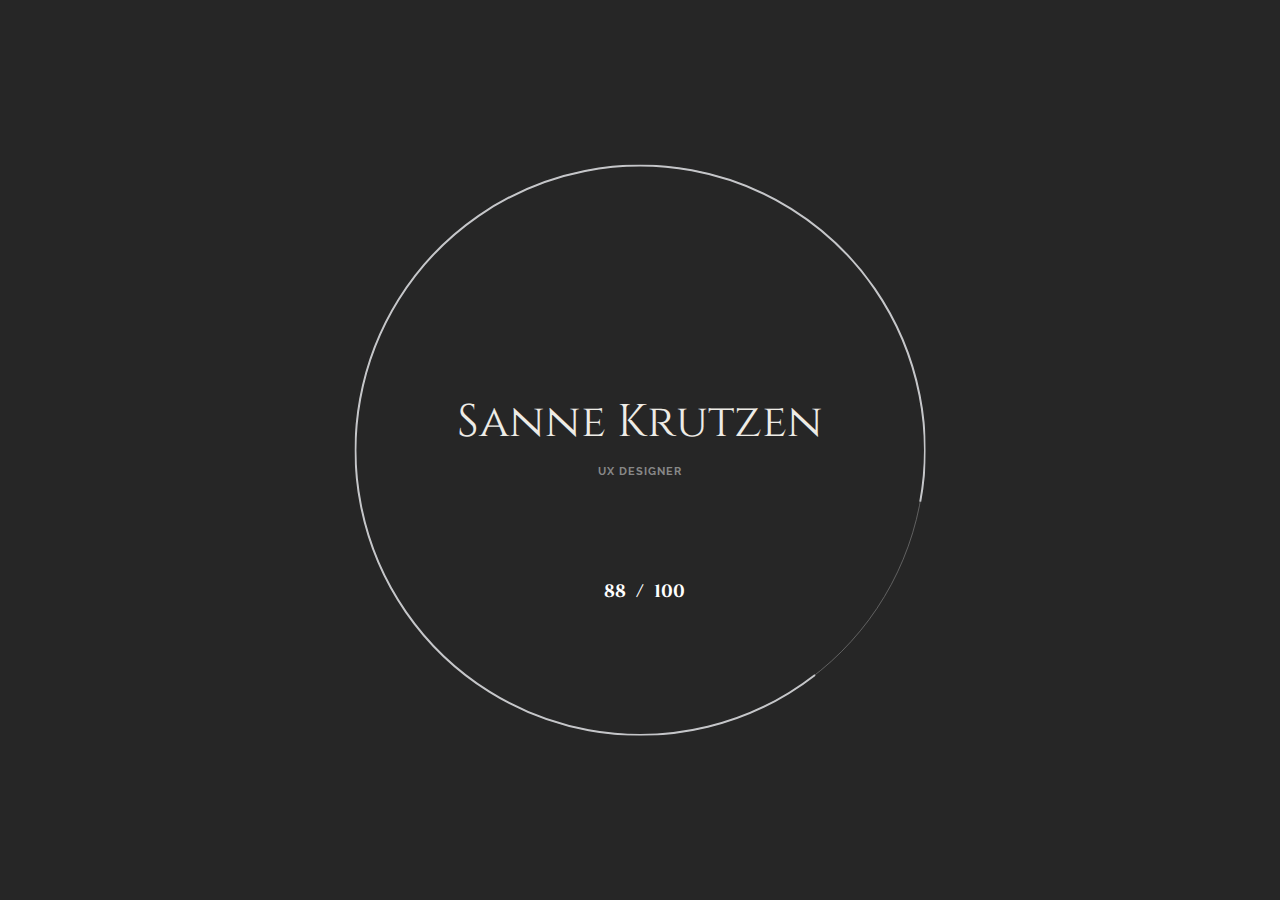
==== commit e1bd1a35: "Update over-mij.html" ====
--- a/over-mij.html
+++ b/over-mij.html
@@ -303,7 +303,9 @@
                         <div class="w-100"></div>
                         <div class="section-content__text split-text" data-split-text-type="lines" data-split-text-set="lines">
                           <p class="has-drop-cap has-drop-cap_split" style=""><span class="drop-cap">G</span>eboren en getogen in Alphen aan den Rijn, maar inmiddels happy living in Gouda. In mijn vrije tijd ben ik bijna elke dag bezig met volleybal en ben ik altijd in voor een puzzeltje. Sinds kort is zelf zeep maken ook een van mijn hobbies geworden. <br><br>
-                          In juli 2020 heb ik mijn diploma Communicatie &amp; Multimedia Design gehaald en daarmee ben ik klaar voor mijn eerste uitdaging als junior digital Designer. Een mix tussen teamwork en individuele projecten zal mij helpen mezelf verder te ontwikkelen tot young professional. Ik zou het leuk vinden om wisselende werkzaamheden te hebben van ontwerpen & doelgroeponderzoek doen tot het faciliteren van Design Thinking workshops en brainstormsessies. Voor mij is ruimte om te groeien het belangrijkste!<br><br>Zie jij potentie in mij en wil je met mij werken? Stuur me dan een mailtje. Mijn mailbox is altijd clean en lean dus ik zal 'm niet over het hoofd zien.</p><br>
+                          In juli 2020 heb ik mijn diploma Communicatie &amp; Multimedia Design gehaald en sindsdien voer ik in mijn vrijetijd opdrachten uit en help ik mensen en zzp'ers met het verbeteren van hun UX. Van illustraties, folders en cv's vormgeven tot end-to-end merkontwikkeling en sites testen/evalueren.<br><br>
+                          Op dit moment ben ik werkzaam bij Randstad als intercedent, waar ik veel bezig ben met communicatiestrategie&euml;n en procesverbetering. Dit vindt ik erg leuk om te doen, maar ik zou dat graag doen in een vakgebied wat mij meer ligt. Daarom sta ik open voor een nieuwe uitdaging richting UX.<br><br>
+                          Ik zou graag onderdeel uit willen maken van een team en een betekenisvolle bijdrage willen leveren aan (grote) projecten. Een afwisselend takenpakket spreekt me erg aan. Van ontwerpen & doelgroeponderzoek doen tot het faciliteren van Design Thinking workshops en brainstormsessies. Ook vind ik ruimte voor ontwikkeling belangrijk.<br><br>Zie jij potentie in mij en wil je met mij werken? Stuur me dan een mailtje. Mijn mailbox is altijd clean en lean dus ik zal 'm niet over het hoofd zien. ;) </p><br>
                           <a class="button button_solid button_white" data-hover="Mail mij" href="mailto:sanne.krutzen@hotmail.com"><span class="button__label-hover">sanne.krutzen@hotmail.com</span></a>
                         </div>
                       </div>
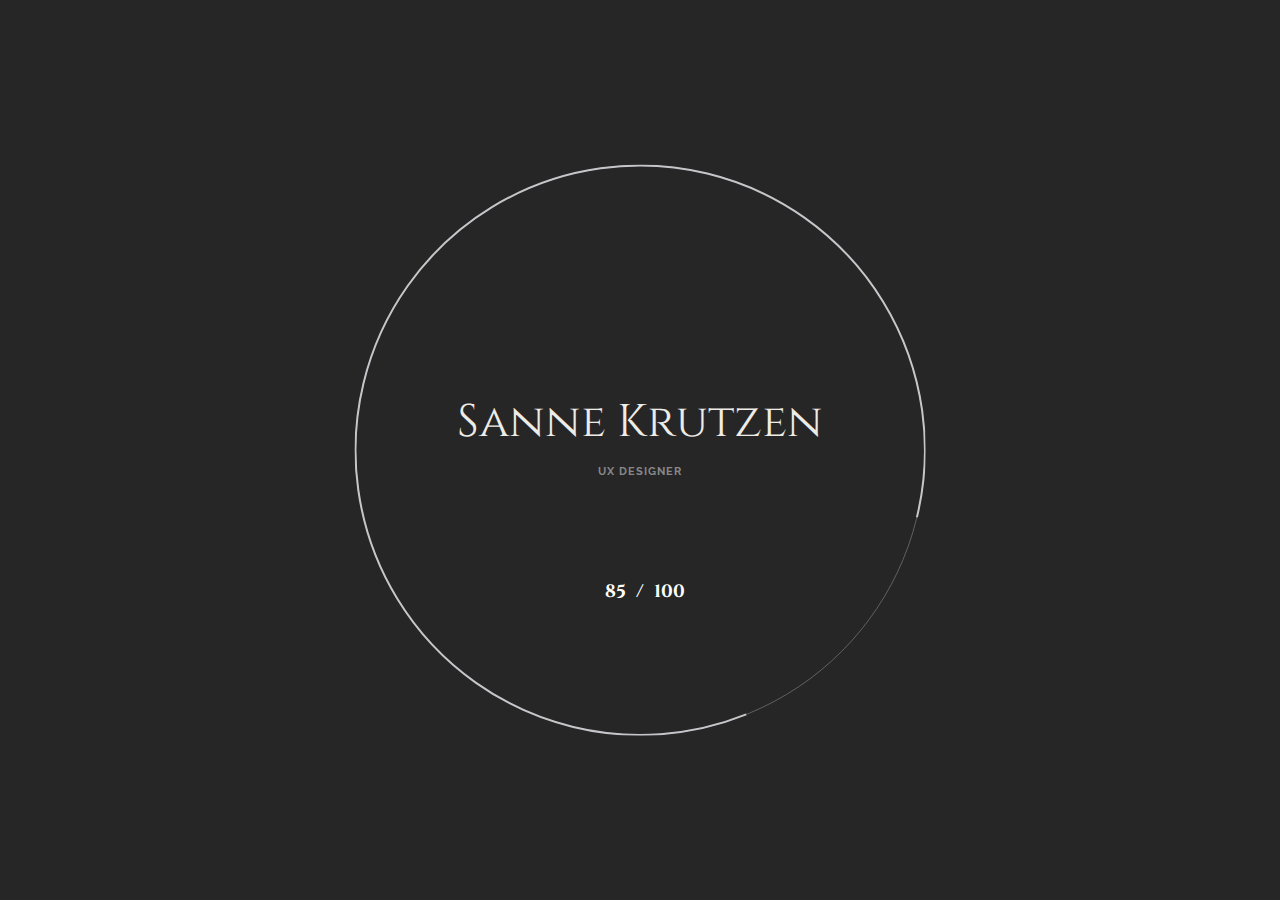
==== commit f35a28d5: "Update over-mij.html" ====
--- a/over-mij.html
+++ b/over-mij.html
@@ -304,8 +304,8 @@
                         <div class="section-content__text split-text" data-split-text-type="lines" data-split-text-set="lines">
                           <p class="has-drop-cap has-drop-cap_split" style=""><span class="drop-cap">G</span>eboren en getogen in Alphen aan den Rijn, maar inmiddels happy living in Gouda. In mijn vrije tijd ben ik bijna elke dag bezig met volleybal en ben ik altijd in voor een puzzeltje. Sinds kort is zelf zeep maken ook een van mijn hobbies geworden. <br><br>
                           In juli 2020 heb ik mijn diploma Communicatie &amp; Multimedia Design gehaald en sindsdien voer ik in mijn vrijetijd opdrachten uit en help ik mensen en zzp'ers met het verbeteren van hun UX. Van illustraties, folders en cv's vormgeven tot end-to-end merkontwikkeling en sites testen/evalueren.<br><br>
-                          Op dit moment ben ik werkzaam bij Randstad als intercedent, waar ik veel bezig ben met communicatiestrategie&euml;n en procesverbetering. Dit vindt ik erg leuk om te doen, maar ik zou dat graag doen in een vakgebied wat mij meer ligt. Daarom sta ik open voor een nieuwe uitdaging richting UX.<br><br>
-                          Ik zou graag onderdeel uit willen maken van een team en een betekenisvolle bijdrage willen leveren aan (grote) projecten. Een afwisselend takenpakket spreekt me erg aan. Van ontwerpen & doelgroeponderzoek doen tot het faciliteren van Design Thinking workshops en brainstormsessies. Ook vind ik ruimte voor ontwikkeling belangrijk.<br><br>Zie jij potentie in mij en wil je met mij werken? Stuur me dan een mailtje. Mijn mailbox is altijd clean en lean dus ik zal 'm niet over het hoofd zien. ;) </p><br>
+                          Op dit moment ben ik werkzaam bij Randstad als intercedent, waar ik veel bezig ben met communicatiestrategie&euml;n en procesverbetering. Dit vindt ik erg leuk om te doen, maar ik zou dat graag meer met mijn studie willen doen. Daarom sta ik open voor een nieuwe uitdaging richting UX.<br><br>
+                          Ik ben graag onderdeel van een team, waarbij ik een betekenisvolle bijdrage kan leveren aan (grote) projecten. Een afwisselend takenpakket spreekt me erg aan. Van ontwerpen & doelgroeponderzoek doen tot het faciliteren van Design Thinking workshops en brainstormsessies. Ook vind ik ruimte voor ontwikkeling belangrijk.<br><br>Wil je meer weten? Stuur me dan een mailtje. Mijn mailbox is altijd clean en lean dus ik zal 'm niet over het hoofd zien. ;) </p><br>
                           <a class="button button_solid button_white" data-hover="Mail mij" href="mailto:sanne.krutzen@hotmail.com"><span class="button__label-hover">sanne.krutzen@hotmail.com</span></a>
                         </div>
                       </div>
